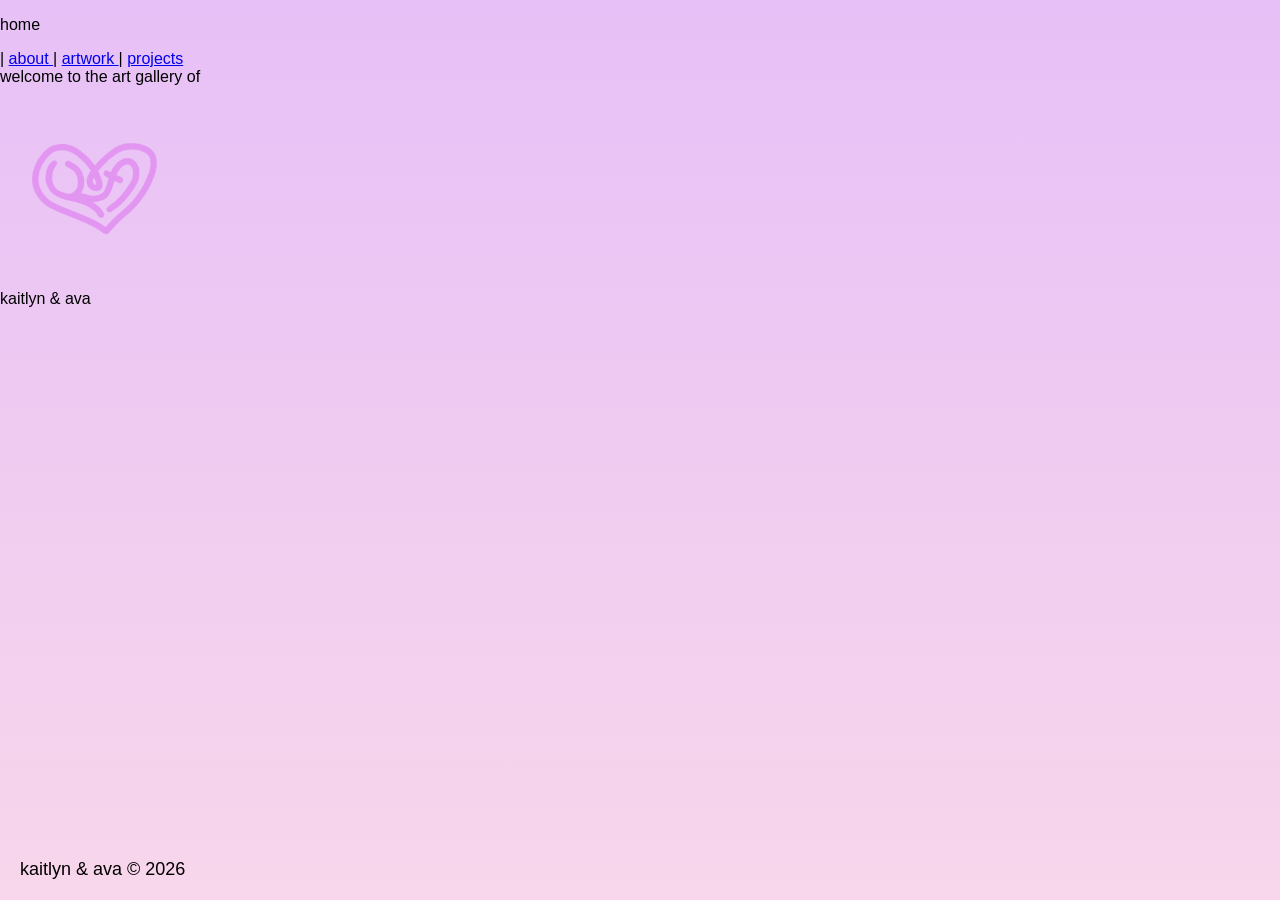
==== index.html @ 455fb161 "implemented barebones structure" ====
<!-- HOME PAGE -->
<!DOCTYPE html>
<html lang="en">
    <head>
        <meta charset="UTF-8">
        <meta name="viewport" content="width=device-width, initial-scale=1.0">
        <title> art gallery </title>
        <link rel="icon" href="assets/images/kaitlynavalogo.png" type="image/png">
        <link rel="stylesheet" href="src/styles/styles.css">
        <link rel="stylesheet" href="src/styles/index.css">
        <link rel="stylesheet" href="src/styles/navbar.css">
    </head>
    <body>
        <div id= "navigation">
            <p id = "current-page"> home </p> |
            <a href="src/pages/about.html"> about </a> |
            <a href="src/pages/artwork.html"> artwork </a> |
            <a href="src/pages/projects.html"> projects </a>
        </div>
        <div id="content">
            <div id = "header-container">
                <div id = "header-label">
                    welcome to the art gallery of
                </div>
                <img id = "header-image" src="assets/images/kaitlynavalogo.png" alt="kaitlyn and ava logo">
                <div id = "header-text">
                    kaitlyn & ava
                </div>
            </div>
            <div id = "info-container">
                <div id = "about-container">
                    <div class = "about-text">
                        <!-- about us -->
                    </div>
                </div>
            </div>
        </div>

        <div id = "footer">
            <div>
                kaitlyn & ava &copy; 2026
            </div>
        </div>

    </body>
</html>
---- src/styles/styles.css ----
/* UNIVERSAL STYLESHEET */

body{
    background-image: linear-gradient(to bottom, #e7c0f7, #f8d6eb);
    background-size: cover;
    background-position: center;
    background-repeat: no-repeat;
    background-attachment: fixed;
    margin: 0;
    padding: 0;    
    font-family: Tahoma, Verdana, sans-serif;
    display: block;
    width: 100%;
    height: 100%;
}

#footer{
    position: fixed;
    bottom: 0;
    width: 100%;
    padding: 20px;
    font-size: 18px;
}
---- src/styles/index.css ----
#header-image{
    width: 200px;
    height: 200px;
}
---- src/styles/navbar.css ----
/* NAV BAR STYLESHEET */
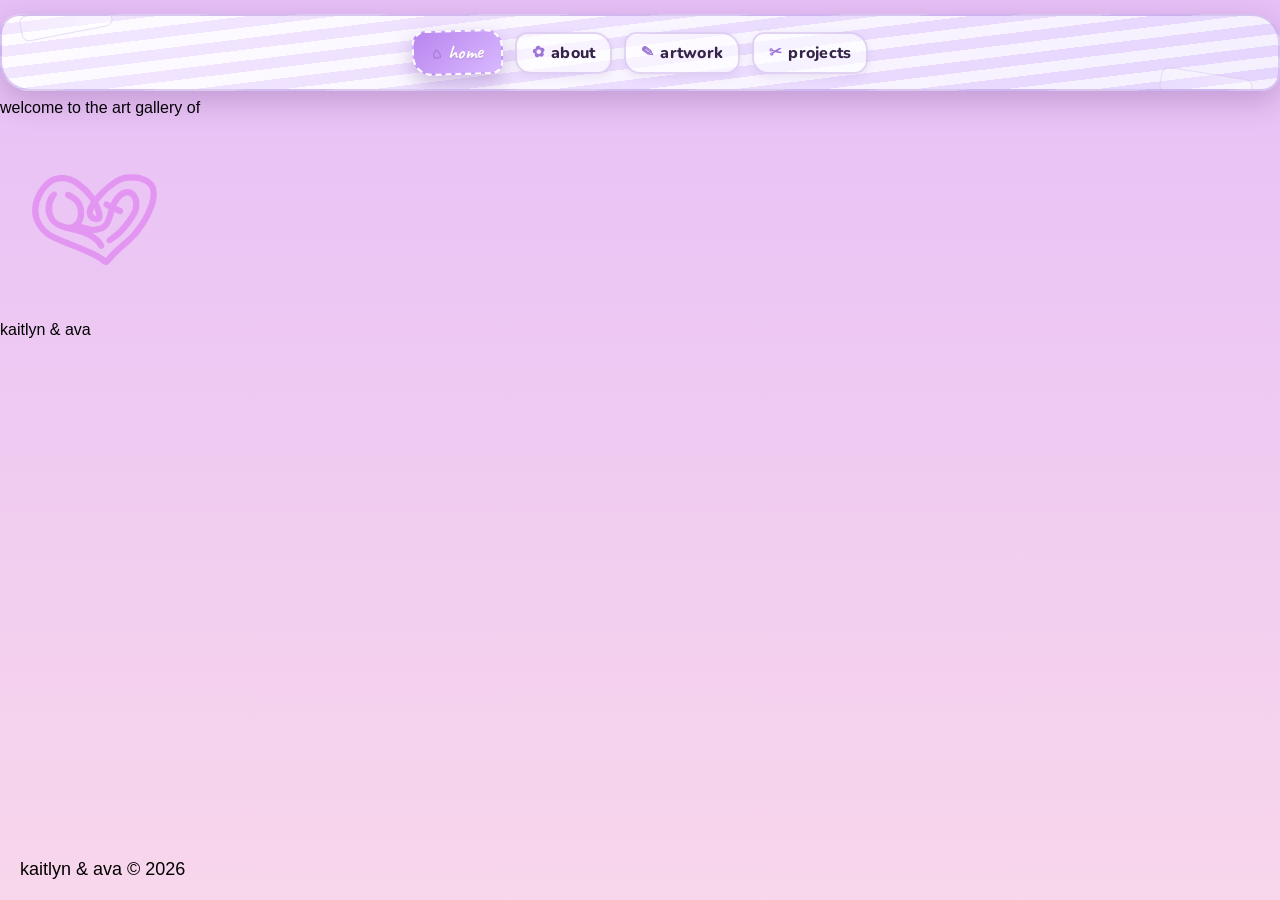
==== commit ae31423e: "feat: implemented navbar + fixed links" ====
--- a/index.html
+++ b/index.html
@@ -11,12 +11,14 @@
         <link rel="stylesheet" href="src/styles/navbar.css">
     </head>
     <body>
-        <div id= "navigation">
-            <p id = "current-page"> home </p> |
-            <a href="src/pages/about.html"> about </a> |
-            <a href="src/pages/artwork.html"> artwork </a> |
-            <a href="src/pages/projects.html"> projects </a>
-        </div>
+        <!-- NAVIGATION BAR -->
+        <nav id= "navigation" aria-label="Main">
+            <p id = "current-page" class="nav-item nav-home">home</p>
+            <a href="src/pages/about.html" class="nav-item nav-about">about</a>
+            <a href="src/pages/artwork.html" class="nav-item nav-artwork">artwork</a>
+            <a href="src/pages/projects.html" class="nav-item nav-projects">projects</a>
+        </nav>
+        <!-- MAIN CONTENT -->
         <div id="content">
             <div id = "header-container">
                 <div id = "header-label">
--- a/src/styles/navbar.css
+++ b/src/styles/navbar.css
@@ -1 +1,191 @@
-/* NAV BAR STYLESHEET */+/* NAV BAR STYLESHEET */
+@import url("https://fonts.googleapis.com/css2?family=Caveat:wght@600;700&family=Nunito:wght@600;700;800&display=swap");
+
+#navigation{
+    --nav-paper: #fcf8ff;
+    --nav-paper-shadow: #eadffd;
+    --nav-lilac-1: #d8b8ff;
+    --nav-lilac-2: #b986ee;
+    --nav-lilac-3: #9a6fd3;
+    --nav-ink: #352349;
+    --nav-shadow: rgba(67, 31, 100, 0.24);
+    position: sticky;
+    top: 0;
+    z-index: 1000;
+    display: flex;
+    justify-content: center;
+    align-items: center;
+    gap: 12px;
+    flex-wrap: wrap;
+    width: calc(100% - 36px);
+    margin: 14px auto 8px;
+    padding: 14px 16px;
+    border: 2px solid rgba(154, 111, 211, 0.34);
+    border-radius: 20px 28px 18px 30px;
+    background:
+        repeating-linear-gradient(
+            -7deg,
+            rgba(255, 255, 255, 0.5) 0 11px,
+            rgba(216, 184, 255, 0.26) 11px 22px
+        ),
+        linear-gradient(145deg, var(--nav-paper), var(--nav-paper-shadow));
+    box-shadow: 0 10px 30px var(--nav-shadow);
+    backdrop-filter: blur(3px);
+    font-family: "Nunito", "Trebuchet MS", sans-serif;
+    animation: nav-slide-in 520ms ease-out;
+    overflow: hidden;
+}
+
+#navigation::before,
+#navigation::after{
+    content: "";
+    position: absolute;
+    width: 90px;
+    height: 24px;
+    border-radius: 7px;
+    pointer-events: none;
+    opacity: 0.7;
+    z-index: 1;
+}
+
+#navigation::before{
+    left: 18px;
+    top: -8px;
+    transform: rotate(-11deg);
+    background: linear-gradient(120deg, rgba(255, 255, 255, 0.22), rgba(255, 255, 255, 0.72));
+    border: 1px solid rgba(190, 164, 223, 0.48);
+}
+
+#navigation::after{
+    right: 26px;
+    bottom: -10px;
+    transform: rotate(9deg);
+    background: linear-gradient(120deg, rgba(255, 255, 255, 0.18), rgba(255, 255, 255, 0.64));
+    border: 1px solid rgba(190, 164, 223, 0.45);
+}
+
+#navigation a{
+    position: relative;
+    z-index: 2;
+    color: var(--nav-ink);
+    text-decoration: none;
+    padding: 8px 15px;
+    border: 2px solid rgba(154, 111, 211, 0.28);
+    border-radius: 12px 18px 14px 16px;
+    background-color: rgba(255, 255, 255, 0.62);
+    font-size: 1rem;
+    font-weight: 800;
+    letter-spacing: 0.015em;
+    text-transform: lowercase;
+    box-shadow: 0 3px 10px rgba(114, 69, 161, 0.11);
+    transition: transform 220ms ease, border-color 220ms ease, background-color 220ms ease, color 220ms ease, box-shadow 220ms ease;
+}
+
+#navigation .nav-item{
+    display: inline-flex;
+    align-items: center;
+    gap: 6px;
+}
+
+#navigation .nav-item::before{
+    display: inline-block;
+    font-family: "Caveat", cursive;
+    font-size: 0.95rem;
+    line-height: 1;
+    color: var(--nav-lilac-3);
+    transform: rotate(-9deg);
+    opacity: 0.95;
+}
+
+#navigation .nav-home::before{
+    content: "⌂";
+}
+
+#navigation .nav-about::before{
+    content: "✿";
+}
+
+#navigation .nav-artwork::before{
+    content: "✎";
+}
+
+#navigation .nav-projects::before{
+    content: "✂";
+}
+
+#navigation a:hover{
+    color: var(--nav-lilac-3);
+    border-color: rgba(154, 111, 211, 0.55);
+    background-color: rgba(244, 236, 255, 0.92);
+    box-shadow: 0 8px 18px rgba(114, 69, 161, 0.19);
+    transform: translateY(-4px) rotate(-1.6deg);
+}
+
+#navigation a:focus-visible{
+    outline: 3px solid rgba(154, 111, 211, 0.48);
+    outline-offset: 2px;
+}
+
+#current-page{
+    position: relative;
+    z-index: 2;
+    margin: 0;
+    padding: 8px 18px;
+    border-radius: 14px 18px 12px 20px;
+    border: 2px dashed rgba(255, 255, 255, 0.95);
+    background: linear-gradient(140deg, var(--nav-lilac-2), var(--nav-lilac-1));
+    color: #fffdfa;
+    font-family: "Caveat", "Trebuchet MS", cursive;
+    font-size: 1.25rem;
+    font-weight: 700;
+    letter-spacing: 0.02em;
+    text-transform: lowercase;
+    text-shadow: 0 1px 0 rgba(53, 35, 73, 0.18);
+    box-shadow: 0 8px 20px rgba(114, 69, 161, 0.34);
+    transform: rotate(-1.8deg);
+}
+
+#current-page::before{
+    color: #fffefa;
+}
+
+@keyframes nav-slide-in{
+    from{
+        opacity: 0;
+        transform: translateY(-18px) rotate(-0.6deg) scale(0.98);
+    }
+    to{
+        opacity: 1;
+        transform: translateY(0) rotate(0deg) scale(1);
+    }
+}
+
+@media (max-width: 640px){
+    #navigation{
+        width: calc(100% - 20px);
+        margin-top: 8px;
+        padding: 10px;
+        gap: 8px;
+        border-radius: 16px;
+    }
+
+    #navigation a,
+    #current-page{
+        flex: 1 1 calc(50% - 8px);
+        text-align: center;
+        padding: 8px 10px;
+    }
+
+    #navigation .nav-item{
+        justify-content: center;
+    }
+
+    #navigation a{
+        font-size: 0.93rem;
+    }
+
+    #current-page{
+        font-size: 1.1rem;
+        transform: rotate(-1deg);
+    }
+}
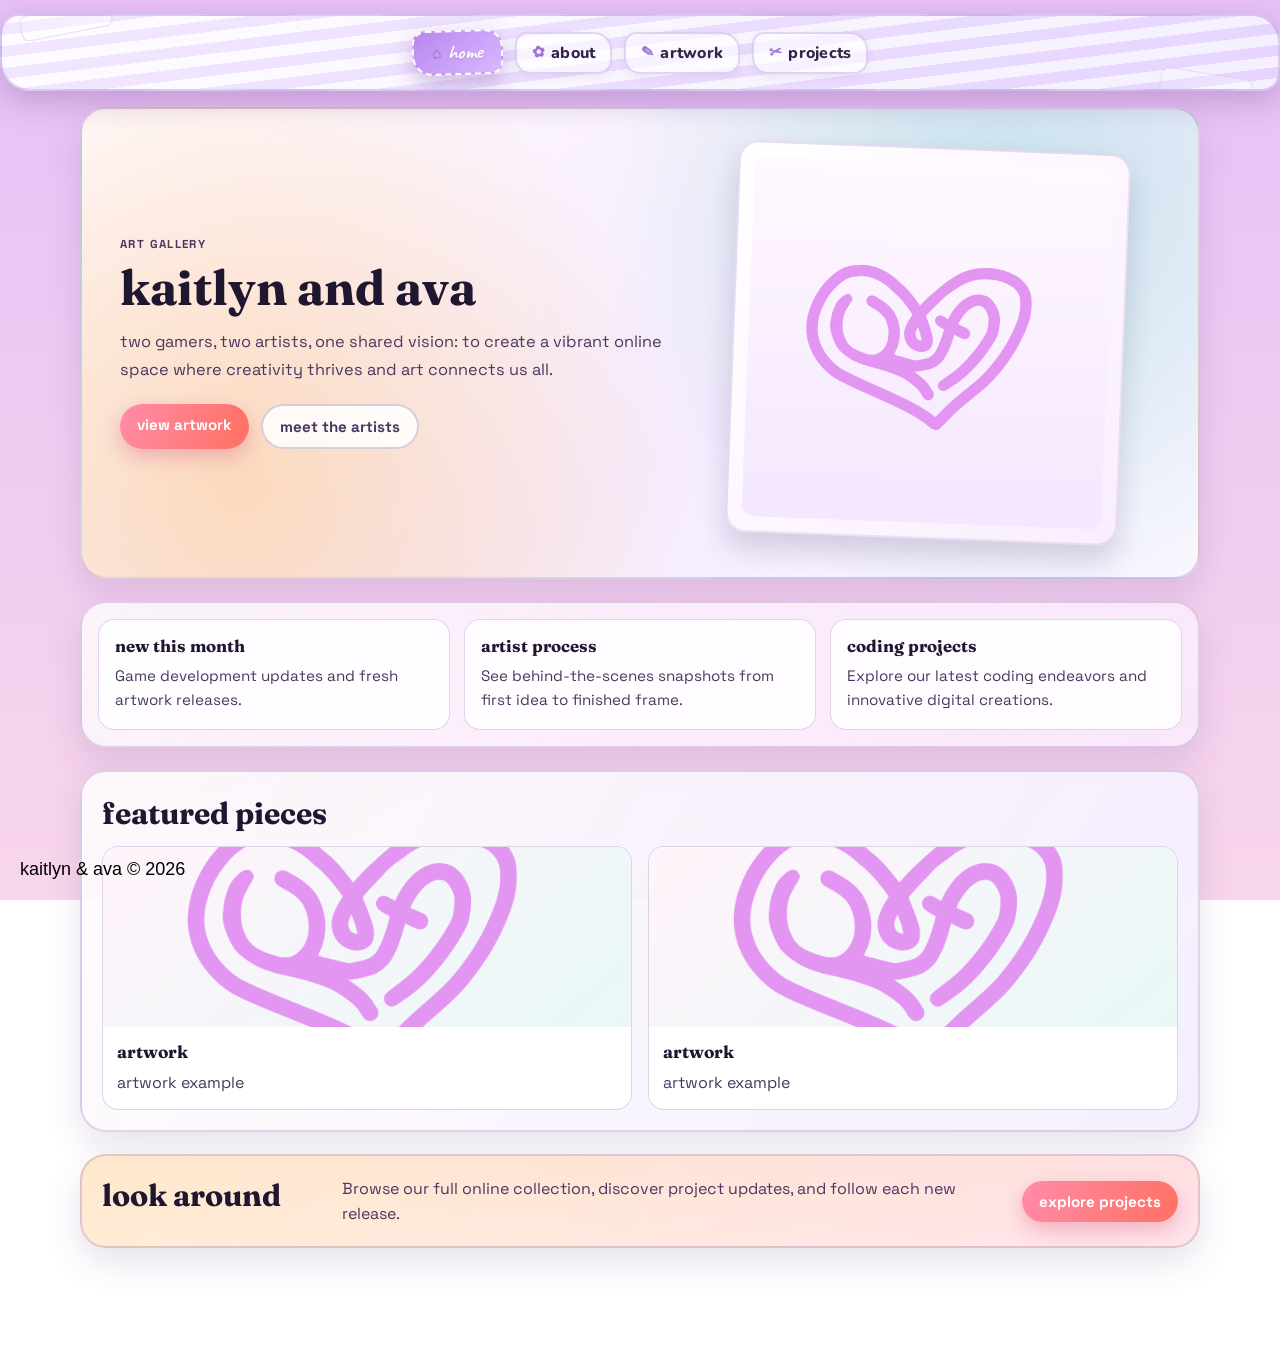
==== commit 75df9ddf: "implemented home page template" ====
--- a/index.html
+++ b/index.html
@@ -19,24 +19,69 @@
             <a href="src/pages/projects.html" class="nav-item nav-projects">projects</a>
         </nav>
         <!-- MAIN CONTENT -->
-        <div id="content">
-            <div id = "header-container">
-                <div id = "header-label">
-                    welcome to the art gallery of
-                </div>
-                <img id = "header-image" src="assets/images/kaitlynavalogo.png" alt="kaitlyn and ava logo">
-                <div id = "header-text">
-                    kaitlyn & ava
-                </div>
-            </div>
-            <div id = "info-container">
-                <div id = "about-container">
-                    <div class = "about-text">
-                        <!-- about us -->
+        <main id="content">
+            <section id="hero" aria-labelledby="hero-title">
+                <div class="hero-copy">
+                    <p class="eyebrow">art gallery</p>
+                    <h1 id="hero-title">kaitlyn and ava</h1>
+                    <p class="hero-description">
+                        two gamers, two artists, one shared vision: to create a vibrant online space where creativity thrives and art connects us all.
+                    </p>
+                    <div class="hero-actions">
+                        <a class="button-primary" href="src/pages/artwork.html">view artwork</a>
+                        <a class="button-secondary" href="src/pages/about.html">meet the artists</a>
                     </div>
                 </div>
-            </div>
-        </div>
+                <div class="hero-art" aria-hidden="true">
+                    <div class="frame">
+                        <img id="header-image" src="assets/images/kaitlynavalogo.png" alt="kaitlyn and ava logo">
+                    </div>
+                </div>
+            </section>
+
+            <section id="highlights" aria-label="Gallery highlights">
+                <article class="highlight-card">
+                    <h2>new this month</h2>
+                    <p>Game development updates and fresh artwork releases.</p>
+                </article>
+                <article class="highlight-card">
+                    <h2>artist process</h2>
+                    <p>See behind-the-scenes snapshots from first idea to finished frame.</p>
+                </article>
+                <article class="highlight-card">
+                    <h2>coding projects</h2>
+                    <p>Explore our latest coding endeavors and innovative digital creations.</p>
+                </article>
+            </section>
+
+            <section id="featured" aria-labelledby="featured-title">
+                <h2 id="featured-title">featured pieces</h2>
+                <div class="featured-grid">
+                    <article class="feature-tile">
+                        <img src="assets/images/kaitlynavalogo.png" alt="featured collage preview">
+                        <div class="tile-content">
+                            <h3>artwork</h3>
+                            <p>artwork example</p>
+                        </div>
+                    </article>
+                    <article class="feature-tile">
+                        <img src="assets/images/kaitlynavalogo.png" alt="featured sketch preview">
+                        <div class="tile-content">
+                            <h3>artwork</h3>
+                            <p>artwork example</p>
+                        </div>
+                    </article>
+                </div>
+            </section>
+
+            <section id="visit" aria-labelledby="visit-title">
+                <h2 id="visit-title">look around</h2>
+                <p>
+                    Browse our full online collection, discover project updates, and follow each new release.
+                </p>
+                <a class="button-primary" href="src/pages/projects.html">explore projects</a>
+            </section>
+        </main>
 
         <div id = "footer">
             <div>
--- a/src/styles/index.css
+++ b/src/styles/index.css
@@ -1,4 +1,276 @@
+@import url("https://fonts.googleapis.com/css2?family=Fraunces:opsz,wght@9..144,500;9..144,700&family=Space+Grotesk:wght@400;500;700&display=swap");
+
+#content{
+    --ink-900: #1f1630;
+    --ink-700: #4a385f;
+    --ink-500: #74598d;
+    --surface-100: #fff8fe;
+    --surface-200: #f9ecfa;
+    --accent-1: #ff8ca8;
+    --accent-2: #ffb85c;
+    --accent-3: #88d7d3;
+    --border-soft: rgba(113, 72, 150, 0.22);
+    width: min(1120px, calc(100% - 32px));
+    margin: 16px auto 100px;
+    display: grid;
+    gap: 22px;
+    font-family: "Space Grotesk", "Trebuchet MS", sans-serif;
+}
+
+#hero,
+#highlights,
+#featured,
+#visit{
+    border: 2px solid var(--border-soft);
+    border-radius: 26px;
+    box-shadow: 0 14px 34px rgba(85, 49, 123, 0.14);
+    overflow: hidden;
+}
+
+#hero{
+    display: grid;
+    grid-template-columns: 1.2fr 1fr;
+    gap: 18px;
+    padding: clamp(20px, 5vw, 38px);
+    background:
+        radial-gradient(circle at 82% 22%, rgba(136, 215, 211, 0.45), transparent 40%),
+        radial-gradient(circle at 14% 80%, rgba(255, 184, 92, 0.4), transparent 44%),
+        linear-gradient(145deg, #fff9fc, #f6ebff 60%, #f8f7ff);
+    animation: fade-in-up 620ms ease-out;
+}
+
+.hero-copy{
+    align-self: center;
+}
+
+.eyebrow{
+    margin: 0 0 10px;
+    color: var(--ink-700);
+    font-weight: 700;
+    letter-spacing: 0.12em;
+    text-transform: uppercase;
+    font-size: 0.72rem;
+}
+
+#hero h1{
+    margin: 0;
+    color: var(--ink-900);
+    font-family: "Fraunces", Georgia, serif;
+    font-size: clamp(1.8rem, 4vw, 3.05rem);
+    line-height: 1.08;
+    text-transform: lowercase;
+}
+
+.hero-description{
+    margin: 14px 0 0;
+    font-size: 1.02rem;
+    color: var(--ink-700);
+    line-height: 1.7;
+    max-width: 58ch;
+}
+
+.hero-actions{
+    margin-top: 20px;
+    display: flex;
+    flex-wrap: wrap;
+    gap: 12px;
+}
+
+.button-primary,
+.button-secondary{
+    display: inline-block;
+    border-radius: 999px;
+    padding: 11px 17px;
+    text-decoration: none;
+    font-weight: 700;
+    font-size: 0.95rem;
+    transition: transform 180ms ease, box-shadow 180ms ease, background-color 180ms ease;
+}
+
+.button-primary{
+    background: linear-gradient(110deg, var(--accent-1), #ff7368 90%);
+    color: #fff;
+    box-shadow: 0 8px 20px rgba(210, 73, 120, 0.32);
+}
+
+.button-secondary{
+    border: 2px solid rgba(116, 89, 141, 0.28);
+    background-color: rgba(255, 255, 255, 0.85);
+    color: var(--ink-700);
+}
+
+.button-primary:hover,
+.button-secondary:hover{
+    transform: translateY(-2px);
+}
+
+.hero-art{
+    min-height: 240px;
+    display: grid;
+    place-items: center;
+}
+
+.frame{
+    width: min(92%, 360px);
+    padding: 14px;
+    border-radius: 20px;
+    background: linear-gradient(130deg, #fff 0%, #faeefe 100%);
+    border: 2px solid rgba(173, 139, 208, 0.25);
+    box-shadow: 0 16px 28px rgba(67, 38, 95, 0.18);
+    transform: rotate(2.2deg);
+}
+
 #header-image{
-    width: 200px;
-    height: 200px;
+    width: 100%;
+    height: auto;
+    display: block;
+    border-radius: 12px;
+    background: linear-gradient(180deg, #fff8fe, #f4e7ff);
+}
+
+#highlights{
+    display: grid;
+    grid-template-columns: repeat(3, minmax(0, 1fr));
+    gap: 14px;
+    padding: 16px;
+    background: linear-gradient(140deg, rgba(255, 255, 255, 0.76), rgba(250, 232, 252, 0.92));
+    animation: fade-in-up 760ms ease-out;
+}
+
+.highlight-card{
+    padding: 16px;
+    border-radius: 16px;
+    background: rgba(255, 255, 255, 0.86);
+    border: 1px solid rgba(138, 96, 177, 0.26);
+}
+
+.highlight-card h2{
+    margin: 0;
+    color: var(--ink-900);
+    font-size: 1.05rem;
+    font-family: "Fraunces", Georgia, serif;
+    text-transform: lowercase;
+}
+
+.highlight-card p{
+    margin: 8px 0 0;
+    color: var(--ink-700);
+    font-size: 0.95rem;
+    line-height: 1.6;
+}
+
+#featured{
+    padding: 20px;
+    background:
+        linear-gradient(120deg, rgba(255, 255, 255, 0.86), rgba(246, 239, 255, 0.92)),
+        linear-gradient(140deg, rgba(255, 140, 168, 0.2), rgba(136, 215, 211, 0.2));
+    animation: fade-in-up 900ms ease-out;
+}
+
+#featured-title,
+#visit h2{
+    margin: 2px 0 14px;
+    color: var(--ink-900);
+    font-family: "Fraunces", Georgia, serif;
+    font-size: clamp(1.35rem, 3vw, 1.9rem);
+    text-transform: lowercase;
+}
+
+.featured-grid{
+    display: grid;
+    grid-template-columns: repeat(2, minmax(0, 1fr));
+    gap: 16px;
+}
+
+.feature-tile{
+    border-radius: 16px;
+    overflow: hidden;
+    border: 1px solid rgba(138, 96, 177, 0.28);
+    background: #fff;
+}
+
+.feature-tile img{
+    width: 100%;
+    height: 180px;
+    object-fit: cover;
+    display: block;
+    background: linear-gradient(140deg, #fff4fb, #e9f8f7);
+}
+
+.tile-content{
+    padding: 14px;
+}
+
+.tile-content h3{
+    margin: 0;
+    color: var(--ink-900);
+    font-size: 1.08rem;
+    font-family: "Fraunces", Georgia, serif;
+    text-transform: lowercase;
+}
+
+.tile-content p{
+    margin: 8px 0 0;
+    color: var(--ink-700);
+    line-height: 1.6;
+}
+
+#visit{
+    display: flex;
+    flex-wrap: wrap;
+    align-items: center;
+    justify-content: space-between;
+    gap: 14px 20px;
+    padding: 18px 20px;
+    background:
+        linear-gradient(108deg, rgba(255, 184, 92, 0.26), rgba(255, 140, 168, 0.23)),
+        linear-gradient(180deg, #fff8f3, #fff);
+    animation: fade-in-up 1020ms ease-out;
+}
+
+#visit p{
+    margin: 0;
+    color: var(--ink-700);
+    line-height: 1.6;
+    max-width: 62ch;
+}
+
+@keyframes fade-in-up{
+    from{
+        opacity: 0;
+        transform: translateY(16px);
+    }
+    to{
+        opacity: 1;
+        transform: translateY(0);
+    }
+}
+
+@media (max-width: 920px){
+    #hero{
+        grid-template-columns: 1fr;
+    }
+
+    #highlights{
+        grid-template-columns: 1fr;
+    }
+}
+
+@media (max-width: 700px){
+    #content{
+        width: calc(100% - 16px);
+        margin-top: 10px;
+    }
+
+    .featured-grid{
+        grid-template-columns: 1fr;
+    }
+
+    #visit{
+        align-items: flex-start;
+    }
+
+    .frame{
+        transform: rotate(0.8deg);
+    }
 }
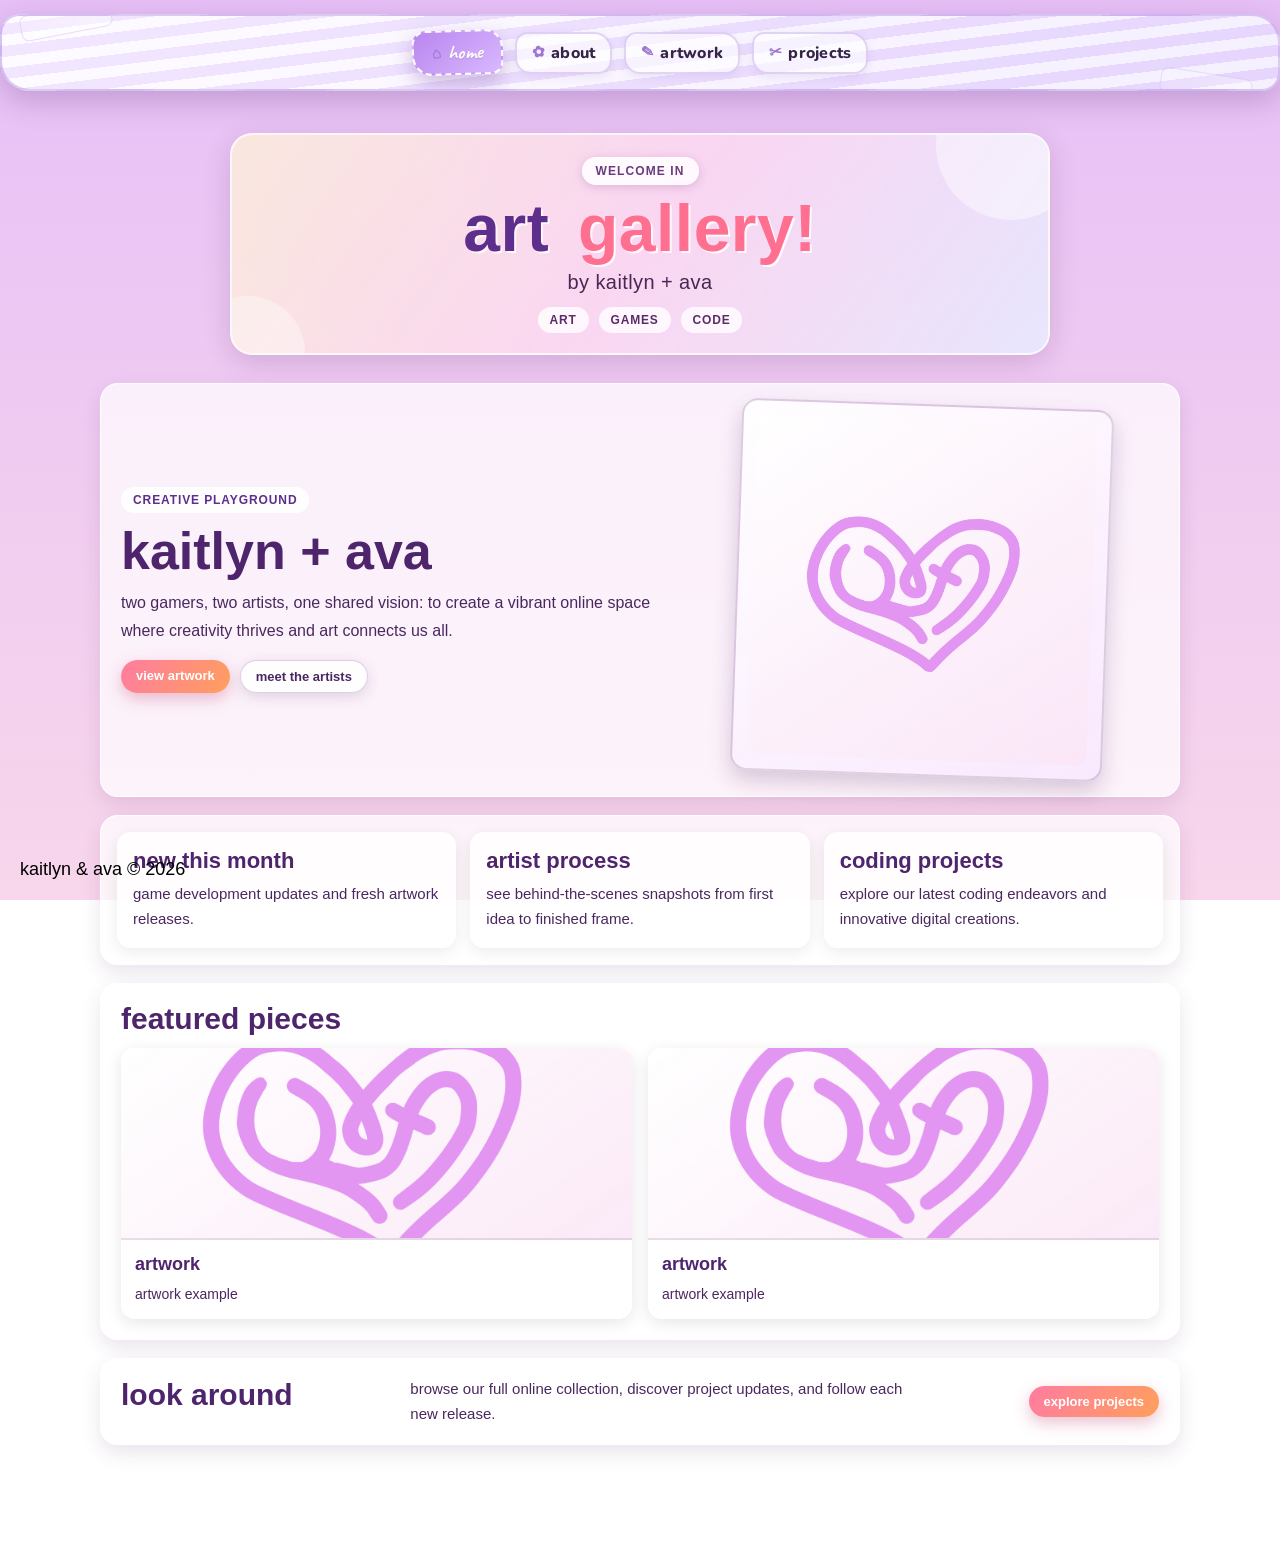
==== commit 8b674aa9: "fixed: home page style to be consistent with other pages" ====
--- a/index.html
+++ b/index.html
@@ -20,10 +20,25 @@
         </nav>
         <!-- MAIN CONTENT -->
         <main id="content">
+            <div id = "header-container">
+                <p class="header-chip">welcome in</p>
+                <div id = "header-label">
+                    <span class="label-pop">art</span>
+                    <span class="label-splash">gallery!</span>
+                </div>
+                <div id = "header-text">
+                    by kaitlyn + ava
+                </div>
+                <div class="header-tags" aria-label="home page tags">
+                    <span>art</span>
+                    <span>games</span>
+                    <span>code</span>
+                </div>
+            </div>
             <section id="hero" aria-labelledby="hero-title">
                 <div class="hero-copy">
-                    <p class="eyebrow">art gallery</p>
-                    <h1 id="hero-title">kaitlyn and ava</h1>
+                    <p class="eyebrow">creative playground</p>
+                    <h1 id="hero-title">kaitlyn + ava</h1>
                     <p class="hero-description">
                         two gamers, two artists, one shared vision: to create a vibrant online space where creativity thrives and art connects us all.
                     </p>
--- a/src/styles/index.css
+++ b/src/styles/index.css
@@ -1,276 +1,415 @@
-@import url("https://fonts.googleapis.com/css2?family=Fraunces:opsz,wght@9..144,500;9..144,700&family=Space+Grotesk:wght@400;500;700&display=swap");
-
-#content{
-    --ink-900: #1f1630;
-    --ink-700: #4a385f;
-    --ink-500: #74598d;
-    --surface-100: #fff8fe;
-    --surface-200: #f9ecfa;
-    --accent-1: #ff8ca8;
-    --accent-2: #ffb85c;
-    --accent-3: #88d7d3;
-    --border-soft: rgba(113, 72, 150, 0.22);
-    width: min(1120px, calc(100% - 32px));
-    margin: 16px auto 100px;
+#content {
+    min-height: calc(100vh - 100px);
+    padding: 30px 20px 100px;
+    box-sizing: border-box;
+    width: min(1120px, 100%);
+    margin: 0 auto;
     display: grid;
-    gap: 22px;
-    font-family: "Space Grotesk", "Trebuchet MS", sans-serif;
+    gap: 18px;
+}
+
+#header-container {
+    text-align: center;
+    margin: 4px auto 10px;
+    width: min(780px, 100%);
+    padding: 22px 18px 20px;
+    border-radius: 22px;
+    border: 2px solid rgba(255, 255, 255, 0.75);
+    background: linear-gradient(125deg, rgba(255, 243, 214, 0.75), rgba(255, 220, 240, 0.72), rgba(230, 237, 255, 0.8));
+    box-shadow: 0 8px 28px rgba(63, 21, 75, 0.16);
+    position: relative;
+    overflow: hidden;
+    animation: header-enter 700ms ease-out both;
+}
+
+#header-container::before,
+#header-container::after {
+    content: "";
+    position: absolute;
+    border-radius: 999px;
+    z-index: 0;
+}
+
+#header-container::before {
+    width: 150px;
+    height: 150px;
+    top: -65px;
+    right: -38px;
+    background: rgba(255, 255, 255, 0.42);
+}
+
+#header-container::after {
+    width: 115px;
+    height: 115px;
+    left: -42px;
+    bottom: -58px;
+    background: rgba(255, 255, 255, 0.37);
+}
+
+.header-chip,
+#header-label,
+#header-text,
+.header-tags {
+    position: relative;
+    z-index: 1;
+}
+
+.header-chip {
+    display: inline-block;
+    margin: 0;
+    padding: 7px 14px;
+    border-radius: 999px;
+    font-family: "Trebuchet MS", "Segoe UI", sans-serif;
+    font-size: 12px;
+    font-weight: 700;
+    letter-spacing: 1.1px;
+    text-transform: uppercase;
+    background: rgba(255, 255, 255, 0.88);
+    color: #6b3b7d;
+    box-shadow: 0 2px 10px rgba(107, 59, 125, 0.22);
+    animation: fade-rise 520ms ease-out 120ms both;
+}
+
+#header-label {
+    margin-top: 10px;
+    font-size: clamp(38px, 7vw, 66px);
+    font-weight: 700;
+    letter-spacing: 0.5px;
+    line-height: 1;
+    font-family: "Gill Sans", "Trebuchet MS", sans-serif;
+    animation: fade-rise 560ms ease-out 210ms both;
+}
+
+.label-pop {
+    color: #5e2e8c;
+    text-shadow: 2px 2px 0 rgba(255, 255, 255, 0.8);
+    animation: float-pop 3.6s ease-in-out infinite;
+}
+
+.label-splash {
+    color: #ff6f8f;
+    margin-left: 10px;
+    text-shadow: 2px 2px 0 rgba(255, 255, 255, 0.82);
+    animation: float-pop 3.6s ease-in-out infinite 0.35s;
+}
+
+#header-text {
+    margin-top: 10px;
+    font-size: clamp(16px, 2.6vw, 20px);
+    letter-spacing: 0.4px;
+    color: #492754;
+    animation: fade-rise 560ms ease-out 320ms both;
+}
+
+.header-tags {
+    display: flex;
+    justify-content: center;
+    gap: 10px;
+    margin-top: 13px;
+    flex-wrap: wrap;
+    animation: fade-rise 560ms ease-out 420ms both;
+}
+
+.header-tags span {
+    padding: 6px 12px;
+    border-radius: 999px;
+    font-size: 12px;
+    font-weight: 700;
+    text-transform: uppercase;
+    letter-spacing: 0.8px;
+    background: rgba(255, 255, 255, 0.8);
+    color: #5a2d68;
 }
 
 #hero,
 #highlights,
 #featured,
-#visit{
-    border: 2px solid var(--border-soft);
-    border-radius: 26px;
-    box-shadow: 0 14px 34px rgba(85, 49, 123, 0.14);
-    overflow: hidden;
-}
-
-#hero{
+#visit {
+    background: rgba(255, 255, 255, 0.72);
+    border-radius: 18px;
+    border: 1px solid rgba(255, 255, 255, 0.86);
+    box-shadow: 0 8px 20px rgba(88, 31, 103, 0.12);
+    animation: panel-enter 740ms ease-out both;
+}
+
+#hero {
     display: grid;
-    grid-template-columns: 1.2fr 1fr;
+    grid-template-columns: 1.15fr 1fr;
     gap: 18px;
-    padding: clamp(20px, 5vw, 38px);
-    background:
-        radial-gradient(circle at 82% 22%, rgba(136, 215, 211, 0.45), transparent 40%),
-        radial-gradient(circle at 14% 80%, rgba(255, 184, 92, 0.4), transparent 44%),
-        linear-gradient(145deg, #fff9fc, #f6ebff 60%, #f8f7ff);
-    animation: fade-in-up 620ms ease-out;
-}
-
-.hero-copy{
+    padding: 20px;
+    animation-delay: 80ms;
+}
+
+.hero-copy {
     align-self: center;
 }
 
-.eyebrow{
-    margin: 0 0 10px;
-    color: var(--ink-700);
+.eyebrow {
+    margin: 0;
+    display: inline-block;
+    padding: 6px 12px;
+    border-radius: 999px;
+    font-size: 12px;
     font-weight: 700;
-    letter-spacing: 0.12em;
+    letter-spacing: 0.9px;
     text-transform: uppercase;
-    font-size: 0.72rem;
-}
-
-#hero h1{
-    margin: 0;
-    color: var(--ink-900);
-    font-family: "Fraunces", Georgia, serif;
-    font-size: clamp(1.8rem, 4vw, 3.05rem);
-    line-height: 1.08;
-    text-transform: lowercase;
-}
-
-.hero-description{
-    margin: 14px 0 0;
-    font-size: 1.02rem;
-    color: var(--ink-700);
+    background: rgba(255, 255, 255, 0.9);
+    color: #5e2e8c;
+}
+
+#hero h1 {
+    margin: 12px 0 0;
+    color: #4e246d;
+    font-size: clamp(34px, 6vw, 52px);
+    line-height: 1;
+    font-family: "Gill Sans", "Trebuchet MS", sans-serif;
+    text-transform: lowercase;
+}
+
+.hero-description {
+    margin: 12px 0 0;
+    font-size: 16px;
     line-height: 1.7;
-    max-width: 58ch;
-}
-
-.hero-actions{
-    margin-top: 20px;
+    color: #4a285f;
+    max-width: 60ch;
+    text-transform: lowercase;
+}
+
+.hero-actions {
+    margin-top: 16px;
     display: flex;
     flex-wrap: wrap;
-    gap: 12px;
+    gap: 10px;
 }
 
 .button-primary,
-.button-secondary{
+.button-secondary {
     display: inline-block;
+    text-decoration: none;
     border-radius: 999px;
-    padding: 11px 17px;
-    text-decoration: none;
+    padding: 8px 15px;
+    font-size: 13px;
     font-weight: 700;
-    font-size: 0.95rem;
-    transition: transform 180ms ease, box-shadow 180ms ease, background-color 180ms ease;
-}
-
-.button-primary{
-    background: linear-gradient(110deg, var(--accent-1), #ff7368 90%);
-    color: #fff;
-    box-shadow: 0 8px 20px rgba(210, 73, 120, 0.32);
-}
-
-.button-secondary{
-    border: 2px solid rgba(116, 89, 141, 0.28);
-    background-color: rgba(255, 255, 255, 0.85);
-    color: var(--ink-700);
+    text-transform: lowercase;
+    transition: transform 180ms ease, box-shadow 180ms ease;
+}
+
+.button-primary {
+    color: #ffffff;
+    background: linear-gradient(120deg, #ff7ca0, #ff9f5d);
+    box-shadow: 0 6px 16px rgba(196, 74, 116, 0.34);
+}
+
+.button-secondary {
+    color: #4b2760;
+    background: rgba(255, 255, 255, 0.92);
+    border: 1px solid rgba(110, 57, 130, 0.24);
+    box-shadow: 0 4px 14px rgba(83, 35, 101, 0.16);
 }
 
 .button-primary:hover,
-.button-secondary:hover{
+.button-primary:focus-visible,
+.button-secondary:hover,
+.button-secondary:focus-visible {
     transform: translateY(-2px);
 }
 
-.hero-art{
-    min-height: 240px;
+.hero-art {
     display: grid;
     place-items: center;
-}
-
-.frame{
-    width: min(92%, 360px);
+    min-height: 220px;
+}
+
+.frame {
+    width: min(92%, 340px);
     padding: 14px;
-    border-radius: 20px;
-    background: linear-gradient(130deg, #fff 0%, #faeefe 100%);
-    border: 2px solid rgba(173, 139, 208, 0.25);
-    box-shadow: 0 16px 28px rgba(67, 38, 95, 0.18);
-    transform: rotate(2.2deg);
-}
-
-#header-image{
+    border-radius: 16px;
+    background: linear-gradient(145deg, rgba(255, 255, 255, 0.9), rgba(248, 231, 254, 0.88));
+    border: 2px solid rgba(77, 16, 92, 0.18);
+    box-shadow: 0 10px 22px rgba(64, 18, 83, 0.2);
+    transform: rotate(2deg);
+}
+
+#header-image {
     width: 100%;
     height: auto;
     display: block;
-    border-radius: 12px;
-    background: linear-gradient(180deg, #fff8fe, #f4e7ff);
-}
-
-#highlights{
+    border-radius: 10px;
+    background: linear-gradient(145deg, rgba(255, 255, 255, 0.75), rgba(250, 228, 245, 0.8));
+}
+
+#highlights {
     display: grid;
     grid-template-columns: repeat(3, minmax(0, 1fr));
     gap: 14px;
     padding: 16px;
-    background: linear-gradient(140deg, rgba(255, 255, 255, 0.76), rgba(250, 232, 252, 0.92));
-    animation: fade-in-up 760ms ease-out;
-}
-
-.highlight-card{
+    animation-delay: 190ms;
+}
+
+.highlight-card {
     padding: 16px;
-    border-radius: 16px;
-    background: rgba(255, 255, 255, 0.86);
-    border: 1px solid rgba(138, 96, 177, 0.26);
-}
-
-.highlight-card h2{
+    border-radius: 14px;
+    background: rgba(255, 255, 255, 0.82);
+    box-shadow: 0 4px 16px rgba(0, 0, 0, 0.08);
+}
+
+.highlight-card h2 {
     margin: 0;
-    color: var(--ink-900);
-    font-size: 1.05rem;
-    font-family: "Fraunces", Georgia, serif;
-    text-transform: lowercase;
-}
-
-.highlight-card p{
+    font-size: 22px;
+    color: #4e246d;
+    text-transform: lowercase;
+}
+
+.highlight-card p {
     margin: 8px 0 0;
-    color: var(--ink-700);
-    font-size: 0.95rem;
-    line-height: 1.6;
-}
-
-#featured{
+    font-size: 15px;
+    line-height: 1.65;
+    color: #4a285f;
+    text-transform: lowercase;
+}
+
+#featured {
     padding: 20px;
-    background:
-        linear-gradient(120deg, rgba(255, 255, 255, 0.86), rgba(246, 239, 255, 0.92)),
-        linear-gradient(140deg, rgba(255, 140, 168, 0.2), rgba(136, 215, 211, 0.2));
-    animation: fade-in-up 900ms ease-out;
+    animation-delay: 280ms;
 }
 
 #featured-title,
-#visit h2{
-    margin: 2px 0 14px;
-    color: var(--ink-900);
-    font-family: "Fraunces", Georgia, serif;
-    font-size: clamp(1.35rem, 3vw, 1.9rem);
-    text-transform: lowercase;
-}
-
-.featured-grid{
+#visit h2 {
+    margin: 0 0 14px;
+    font-size: 30px;
+    line-height: 1;
+    color: #4e246d;
+    font-family: "Gill Sans", "Trebuchet MS", sans-serif;
+    text-transform: lowercase;
+}
+
+.featured-grid {
     display: grid;
     grid-template-columns: repeat(2, minmax(0, 1fr));
     gap: 16px;
 }
 
-.feature-tile{
-    border-radius: 16px;
+.feature-tile {
+    background: rgba(255, 255, 255, 0.82);
+    border-radius: 14px;
     overflow: hidden;
-    border: 1px solid rgba(138, 96, 177, 0.28);
-    background: #fff;
-}
-
-.feature-tile img{
+    box-shadow: 0 4px 16px rgba(0, 0, 0, 0.1);
+}
+
+.feature-tile img {
     width: 100%;
-    height: 180px;
+    height: 190px;
     object-fit: cover;
     display: block;
-    background: linear-gradient(140deg, #fff4fb, #e9f8f7);
-}
-
-.tile-content{
+    border-bottom: 2px solid rgba(77, 16, 92, 0.14);
+    background: linear-gradient(145deg, rgba(255, 255, 255, 0.75), rgba(250, 228, 245, 0.8));
+}
+
+.tile-content {
     padding: 14px;
 }
 
-.tile-content h3{
+.tile-content h3 {
     margin: 0;
-    color: var(--ink-900);
-    font-size: 1.08rem;
-    font-family: "Fraunces", Georgia, serif;
-    text-transform: lowercase;
-}
-
-.tile-content p{
+    font-size: 18px;
+    color: #4e246d;
+    text-transform: lowercase;
+}
+
+.tile-content p {
     margin: 8px 0 0;
-    color: var(--ink-700);
+    font-size: 14px;
     line-height: 1.6;
-}
-
-#visit{
+    color: #4a285f;
+    text-transform: lowercase;
+}
+
+#visit {
+    padding: 18px 20px;
     display: flex;
     flex-wrap: wrap;
+    justify-content: space-between;
     align-items: center;
-    justify-content: space-between;
-    gap: 14px 20px;
-    padding: 18px 20px;
-    background:
-        linear-gradient(108deg, rgba(255, 184, 92, 0.26), rgba(255, 140, 168, 0.23)),
-        linear-gradient(180deg, #fff8f3, #fff);
-    animation: fade-in-up 1020ms ease-out;
-}
-
-#visit p{
+    gap: 12px 18px;
+    animation-delay: 360ms;
+}
+
+#visit p {
     margin: 0;
-    color: var(--ink-700);
-    line-height: 1.6;
-    max-width: 62ch;
-}
-
-@keyframes fade-in-up{
-    from{
+    font-size: 15px;
+    line-height: 1.65;
+    color: #4a285f;
+    text-transform: lowercase;
+    max-width: 60ch;
+}
+
+@keyframes panel-enter {
+    from {
         opacity: 0;
-        transform: translateY(16px);
-    }
-    to{
+        transform: translateY(14px);
+    }
+    to {
         opacity: 1;
         transform: translateY(0);
     }
 }
 
-@media (max-width: 920px){
-    #hero{
+@keyframes header-enter {
+    from {
+        opacity: 0;
+        transform: translateY(16px) scale(0.985);
+    }
+    to {
+        opacity: 1;
+        transform: translateY(0) scale(1);
+    }
+}
+
+@keyframes fade-rise {
+    from {
+        opacity: 0;
+        transform: translateY(10px);
+    }
+    to {
+        opacity: 1;
+        transform: translateY(0);
+    }
+}
+
+@keyframes float-pop {
+    0%,
+    100% {
+        transform: translateY(0);
+    }
+    50% {
+        transform: translateY(-3px);
+    }
+}
+
+@media (max-width: 900px) {
+    #hero {
         grid-template-columns: 1fr;
     }
 
-    #highlights{
+    #highlights {
         grid-template-columns: 1fr;
     }
 }
 
-@media (max-width: 700px){
-    #content{
-        width: calc(100% - 16px);
-        margin-top: 10px;
-    }
-
-    .featured-grid{
+@media (max-width: 760px) {
+    #content {
+        padding: 20px 12px 100px;
+    }
+
+    .featured-grid {
         grid-template-columns: 1fr;
     }
 
-    #visit{
+    #visit {
         align-items: flex-start;
     }
 
-    .frame{
+    .frame {
         transform: rotate(0.8deg);
     }
 }
